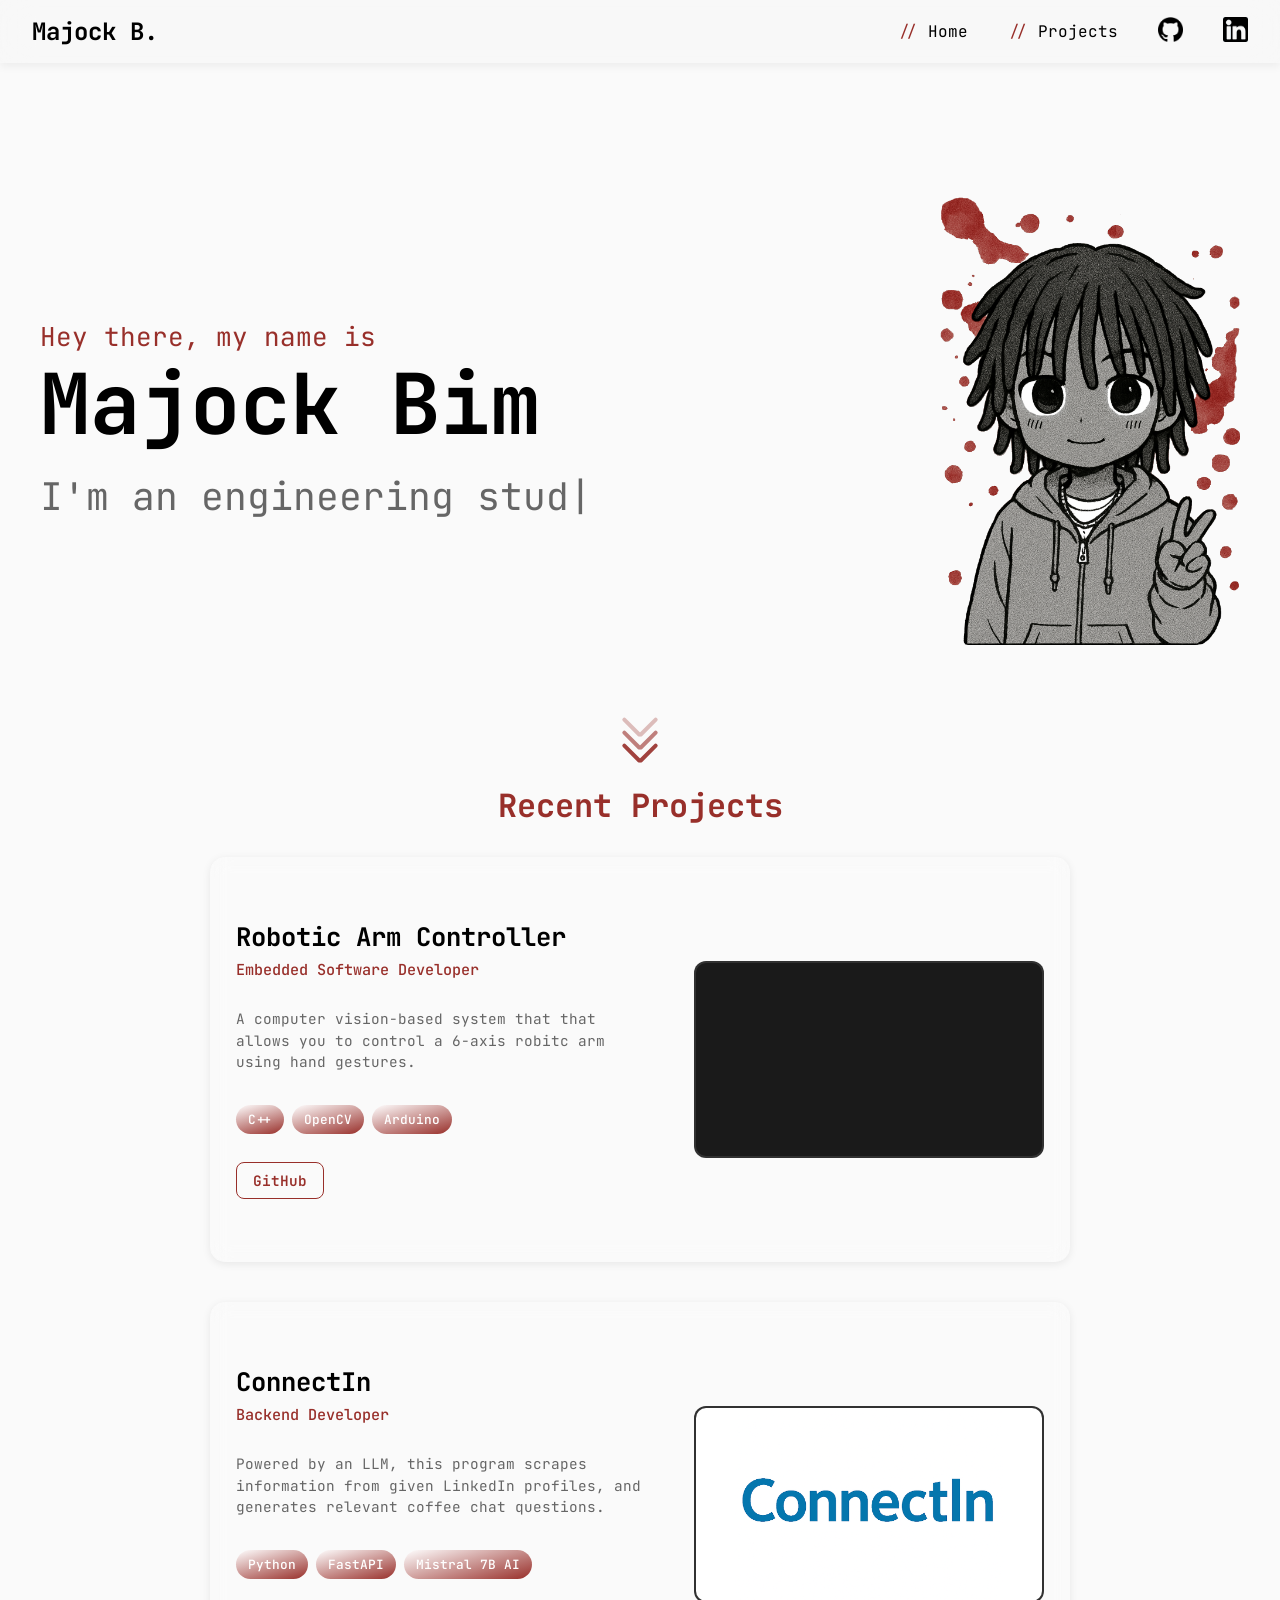
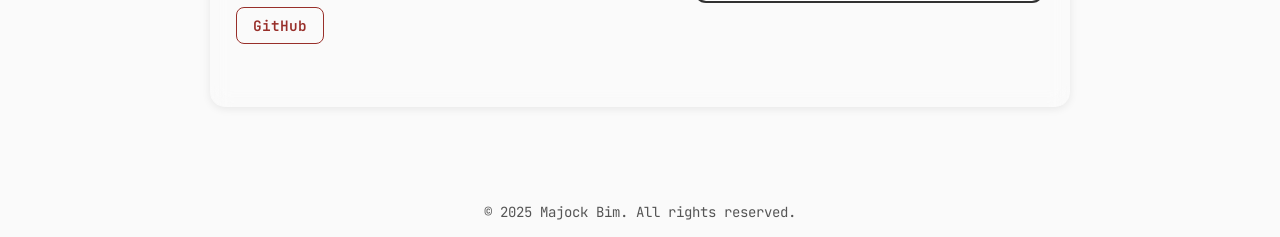
==== index.html @ 6e66101a "Various updates & fixes :) Ready for launch!" ====
<!DOCTYPE html>
<html>
  <head>
    <title>Majock Bim</title>

    <link rel="stylesheet" href="css/general.css">
    <link rel="stylesheet" href="css/header.css">
    <link rel="stylesheet" href="css/footer.css">
    <link rel="stylesheet" href="css/contact.css">
    <link rel="icon" type="image/png" href="assets/palkia_square.png" />
    <link rel="preconnect" href="https://fonts.googleapis.com">
    <link rel="preconnect" href="https://fonts.gstatic.com" crossorigin>
    <link href="https://fonts.googleapis.com/css2?family=JetBrains+Mono:wght@400;700&display=swap" rel="stylesheet">
    <script src="js/my-scripts.js" defer></script>
        
  </head>
  <body>
    <div class="header">
      <div class="header-content-left">
        <p class="header-title">Majock B.</p>
      </div>
      <div class="header-content-right">
        <p class="phome text-only">
          <a href="#heroSection"><span class="home-txt">//</span> Home</a>
        </p>
        <p class="phome-icon icon-only">
          <a href="#heroSection">
            <img src="assets/home.png" class="nav-icon" alt="Home"/>
          </a>
        </p>
        <p class="pprojects text-only">
          <a href="/#projectsSection"><span class="projects-txt">//</span> Projects</a>
        </p>
        <p class="pprojects-icon icon-only">
          <a href="/#projectsSection">
            <img src="assets/gear.png" class="nav-icon" alt="Projects"/>
          </a>
        </p>


        <p class="pcontact"><a href="https://github.com/majockbim" target="_blank"><img src="assets/git_pre.png" class="icon-image"><img></a></p>
        <p class="pcontact"><a href="https://www.linkedin.com/in/majockbim/" target="_blank"><img src="assets/linkedin_icon.png" class="icon-image"><img></a></p>
      </div>
    </div> 

    <main>
      <section class="hero-section" id="heroSection">
        <div class="hero-container">
          <div class="hero-content">
            <p class="hero-greeting"> Hey there, my name is </p> 
            <h1 class="hero-name">Majock Bim</h1>
            <p class="typewriter" id="typewriter"></p> 
            <!-- <div class="view-projects">Recent Projects</div> -->
          </div>
          <div class="hero-image">
            <div class="bg"></div>
            <img src="assets/herome.png" alt="Hero Image">
          </div>
        </div>

      </section>
    </main>
    
    <section class="animated-arrow">
      <a href="#" class="arrow-container" id="scrollArrow">
        <div class="arrow"></div>
        <div class="arrow"></div>
        <div class="arrow"></div>
      </a>
    </section>

    <section class="projects-section" id="projectsSection">
        <h1 class="section-title">Recent Projects</h1>
        
        <!-- Project 1: Robotic Arm Controller -->
        <div class="project-container">
            <div class="project-content">
                <div class="project-header">
                    <h2 class="project-title">Robotic Arm Controller</h2>
                    <p class="project-role">Embedded Software Developer</p>
                </div>
                <p class="project-description">
                  A computer vision-based system that that allows you to control a 6-axis robitc arm using hand gestures.

                </p>
                <div class="project-technologies">
                    <span class="tech-tag">C++</span>
                    <span class="tech-tag">OpenCV</span>
                    <span class="tech-tag">Arduino</span>
                </div>
                <div class="project-links">
                    <a href="https://github.com/majockbim/robotic-arm-controller" target="_blank" class="project-link">GitHub</a>
                </div>
            </div>
            <div class="project-video">
              <video autoplay loop muted playsinline id="background-video">
                <source src="assets/robot-hand-gesture-demo.mp4" type="video/mp4">
                Your browser does not support the video tag.
              </video>
            </div>
        </div>

        <!-- Project 2: ConnectIn -->
        <div class="project-container">
            <div class="project-content">
                <div class="project-header">
                    <h2 class="project-title">ConnectIn</h2>
                    <p class="project-role">Backend Developer</p>
                </div>
                <p class="project-description">
                  Powered by an LLM, this program scrapes information from given LinkedIn profiles, and
                  generates relevant coffee chat questions.
                </p>
                <div class="project-technologies">
                    <span class="tech-tag">Python</span>
                    <span class="tech-tag">FastAPI</span>
                    <span class="tech-tag">Mistral 7B AI</span>

                </div>
                <div class="project-links">
                    <a href="https://github.com/majockbim/connectin" target="_blank" class="project-link">GitHub</a>
                </div>
            </div>
            <div class="project-video">
                <img src="assets/connectin_updated.png" alt="dj toenail">
            </div>
        </div>
    </section>

    <section class="footer">
      <p class="footer-text">© 2025 Majock Bim. All rights reserved.</p>
    </section>

  </body>
</html>
---- css/general.css ----
body {
    background-color: #fafafa;
    /* #fafafa, dark grey ->  #9d9f98 dark red -> 982f2a light red ->*/
    margin: 0;
    padding: 0;
    font-family: 'JetBrains Mono', monospace;

}

.header {
    display: flex;
    justify-content: space-between;
    align-items: center;
    padding: 1rem 2rem;
    background-color: #f6f6f6;
}

.header-content-right {
    display: flex;
    gap: 2rem;
}

p {
    color: black;
    font-family: 'JetBrains Mono', monospace;
    display: inline-block;
    margin: 0;

}

.home-txt,
.projects-txt,
.contact-txt {
    color: #982f2a;
}

.hero-section {
    min-height: 80vh;
    display: flex;
    align-items: center;
    padding: 2rem;
}

.hero-container {
    display: flex;
    align-items: center;
    gap: 3rem;
    max-width: 1200px;
    margin: 0 auto;
    width: 100%;

    /* remove 'Recent Projects' from main view */
    margin-top: 120px;
}

.hero-content {
    flex: 1;
}

/* Hero Text Styles */
.hero-greeting {
font-size: 26px;
color: #982f2a;
margin-bottom: 0;
font-weight: normal;
}

.hero-name {
font-size: 84px;
color: black;
font-weight: bold;
margin: 0 0 1rem 0;
line-height: 1.2;
font-family: 'JetBrains Mono', monospace;

}

.typewriter {
font-size: 38px;
color: #666666;
margin: 0;
min-height: 1.5rem;
}

.hero-image {
    flex: 0 0 auto;
    --angle: 0deg;
    --offsetX: 0%;
    --offsetY: 0%;
    transform: rotate(var(--angle));
    transition: transform .09s;
    position: relative;
    width: 300px; /* Define container size */
    height: auto;
}

.hero-image .bg {
    background: radial-gradient(circle at center, #982f2a 0%, #9d9f98 70%, transparent 100%);
    -webkit-mask-image: url("assets/herome.png");
    -webkit-mask-size: contain;
    -webkit-mask-repeat: no-repeat;
    -webkit-mask-position: center;
    mask-image: url("assets/herome.png");
    mask-size: contain;
    mask-repeat: no-repeat;
    mask-position: center;
    position: absolute;
    inset: 0;
    transform: translate(var(--offsetX), var(--offsetY));
    transition: transform .09s;
    z-index: -1;
}

.hero-image img {
    position: relative;
    width: 300px;
    height: auto;
    border-radius: 8px;
    display: block;
}

/* Typewriter cursor effect */
.typewriter::after {
content: '|';
animation: blink 1s infinite;
}

@keyframes blink {
    0%, 50% { opacity: 1; }
    51%, 100% { opacity: 0; }
}


/* needs to get centered between my name
.view-projects {
    padding: 0.2rem .8rem;
    background-color: #f6f6f6;
    color: #982f2a;
    border: 2px solid #666666;
    border-radius: 4px;
    text-decoration: none;
    width: 164px; /* Adjust this value as needed
    font-weight: bold;
    font-family: 'sfmono', monospace;
    text-align: center;
    margin-left: 156px;
    margin-top: 20px;
}
*/

.arrow-container {
    display: block;
    width: 100px;
    height: 64px;
    position: absolute;
    bottom: 20px;
    left: 50%;
    transform: translateX(-50%) rotateZ(0deg);
    text-decoration: none;
    z-index: 10;
}

.arrow-container.scrolled {
    cursor: pointer;
}

.arrow-container.scrolled .arrow {
    top: 50%;
}

.arrow-container.scrolled .arrow:before {
    transform: translate(-50%, -50%) rotateZ(-30deg);
}

.arrow-container.scrolled .arrow:after {
    transform: translate(-50%, -50%) rotateZ(30deg);
}

.arrow {
    position: absolute;
    left: 50%;
    transition: all 0.4s ease;
}

.arrow:before,
.arrow:after {
    transition: all 0.4s ease;
    content: '';
    display: block;
    position: absolute;
    transform-origin: bottom right;
    background: #982f2a;
    width: 4px;
    height: 25px;
    border-radius: 10px;
    transform: translate(-50%, -50%) rotateZ(-45deg);
}

.arrow:after {
    transform-origin: bottom left;
    transform: translate(-50%, -50%) rotateZ(45deg);
}

/* Individual arrow positioning and opacity */
.arrow:nth-child(1) {
    opacity: 0.3;
    top: 35%;
}

.arrow:nth-child(2) {
    opacity: 0.6;
    top: 55%;
}

.arrow:nth-child(3) {
    opacity: 0.9;
    top: 75%;
}

.projects-section {
        padding: 40px 20px;
        max-width: 900px;
        padding-top: 0;
        margin: 0 auto;
    }

.section-title {
    font-size: 2.0rem;
    font-weight: 700;
    text-align: center;
    margin-bottom: 30px;
    background: #982f2a;  
    -webkit-background-clip: text;
    -webkit-text-fill-color: transparent;
    background-clip: text;
}

.project-container {
    box-shadow: 0 2px 8px rgba(0,0,0,0.08);
    display: flex;
    align-items: center;
    gap: 40px;
    margin-bottom: 40px;
    padding: 25px;
    background: rgba(255, 255, 255, 0.05);
    backdrop-filter: blur(10px);
    border-radius: 15px;
    border: 1px solid rgba(255, 255, 255, 0.1);
    transition: all 0.3s ease;
    height: 45vh;
    min-height: 300px;
    overflow: hidden;
}

@media (max-height: 700px) {
    .project-container {
        gap: 20px;
    }
}

@media (max-height: 600px) {
    .project-container {
        flex-direction: column;
        gap: 15px;
        text-align: center;
        height: auto;
        min-height: auto;
        padding: 20px;
    }

    .project-video {
        flex: none;
        width: 100%;
        max-width: 300px;
        height: 169px;
    }

    .project-title {
        font-size: 1.4rem;
    }

    .project-description {
        font-size: 0.85rem;
    }
}

@media (max-height: 500px) {
    .project-container {
        padding: 15px;
        gap: 10px;
    }

    .project-title {
        font-size: 1.2rem;
        margin-bottom: 3px;
    }

    .project-role {
        font-size: 0.85rem;
        margin-bottom: 8px;
    }

    .project-description {
        font-size: 0.8rem;
        margin-bottom: 8px;
    }

    .project-technologies {
        gap: 6px;
        margin-bottom: 10px;
    }

    .tech-tag {
        padding: 4px 8px;
        font-size: 0.75rem;
    }

    .project-video {
        max-width: 250px;
        height: 141px;
    }
}

.project-container:hover {
    transform: translateY(-5px);
    background: rgba(255, 255, 255, 0.08);
    box-shadow: 0 20px 40px rgba(0, 0, 0, 0.3);
}

.project-content {
    flex: 1;
    display: flex;
    flex-direction: column;
    gap: 20px;
}

.project-title {
    font-size: 1.6rem;
    font-weight: 700;
    color: black;
    margin-bottom: 5px;
}

.project-role {
    font-size: 0.95rem;
    color: #982f2a;    
    font-weight: 500;
    margin-bottom: 8px;
}

.project-description {
    font-size: 0.9rem;
    color: #666666;
    line-height: 1.5;
    margin-bottom: 12px;
}

.project-technologies {
    display: flex;
    flex-wrap: wrap;
    gap: 8px;
    margin-bottom: 8px;
}

.tech-tag {
    background: linear-gradient(164deg, white, #982f2a);
    color: white;
    padding: 6px 12px;
    border-radius: 15px;
    font-size: 0.8rem;
    font-weight: 500;
}

.project-links {
    display: flex;
    gap: 12px;
}

.project-link {
    display: inline-flex;
    align-items: center;
    padding: 8px 16px;
    background: transparent;
    border: 1.167px solid #982f2a;
    color: #982f2a;
    text-decoration: none;
    border-radius: 8px;
    font-weight: 600;
    font-size: 0.9rem;
    transition: all 0.3s ease;
}

.project-link:hover {
    background: #fafafa;
    color: #982f2a;
    transform: translateY(-1px);
    box-shadow: 0 5px 10px rgba(0, 0, 0, 0.3);
}

.project-video {
    flex: 0 0 350px;
    height: 197px; /* 16:9 aspect ratio for 350px width */
    position: relative;
    border-radius: 12px;
    overflow: hidden;
    background: #1a1a1a;
    border: 2px solid rgba(255, 255, 255, 0.1);
}

.project-video img,
.project-video video {
    width: 100%;
    height: 100%;
    object-fit: cover;
    transition: transform 0.3s ease;
}

.project-container:hover .project-video img,
.project-container:hover .project-video video {
    transform: scale(1.05);
}

.video-overlay {
    position: absolute;
    top: 50%;
    left: 50%;
    transform: translate(-50%, -50%);
    background: rgba(0, 0, 0, 0.7);
    border-radius: 50%;
    width: 45px;
    height: 45px;
    display: flex;
    align-items: center;
    justify-content: center;
    cursor: pointer;
    transition: all 0.3s ease;
}

.video-overlay:hover {
    background: rgba(102, 126, 234, 0.8);
    transform: translate(-50%, -50%) scale(1.1);
}

.play-icon {
    width: 0;
    height: 0;
    border-left: 15px solid white;
    border-top: 9px solid transparent;
    border-bottom: 9px solid transparent;
    margin-left: 3px;
}

@media (max-width: 968px) {
    .project-container {
        flex-direction: column;
        gap: 20px;
        text-align: center;
        height: auto;
        min-height: auto;
    }

    .project-video {
        flex: none;
        width: 100%;
        max-width: 400px;
        height: 225px;
    }

    .section-title {
        font-size: 2rem;
    }

    .project-title {
        font-size: 1.6rem;
    }
}

@media (max-width: 768px) {
    .projects-section {
        padding: 0 15px;
    }

    .project-container {
        padding: 20px;
        margin-bottom: 30px;
    }

    .section-title {
        font-size: 1.8rem;
        margin-bottom: 25px;
    }

    .project-title {
        font-size: 1.4rem;
    }

    .project-video {
        max-width: 300px;
        height: 169px;
    }
}

/* Remove margin-top and use flex or padding for spacing if needed */
.animated-arrow {
    position: relative;
    height: 64px;
    display: flex;
    align-items: center;
    justify-content: center;
}

.phome, .pprojects, .pcontact {
    cursor: pointer;
}

html {
    scroll-behavior: smooth;
}

a {
    color: inherit;
    text-decoration: none;
    cursor: pointer;
}

.icon-image {
    width: 25px;
    height: 25px;
}

@media (max-width: 768px) {
    
    /* Target the main div containing the image */
    .hero-image {
        display: none !important; /* Hides the entire div and its contents */
    }
}

#background-video {
    /* Optional: Sets the video to cover the entire screen */
    width: 100%;
    height: 100%;
    object-fit: cover;
    
    /* CRUCIAL: Prevents user clicks/gestures from interacting with the video */
    pointer-events: none; 
    
    /* Prevents the browser's default right-click menu (save video, etc.) */
    user-select: none;
}
---- css/header.css ----
.header {
    background-color: rgb(246, 246, 246, 0.5);
    backdrop-filter: blur(16px);
    display: flex;
    position: fixed;
    top: 0;
    left: 0;
    width: 100%;
    z-index: 1000;
    flex-direction: row;
    box-shadow: 0 4px 8px rgba(0, 0, 0, 0.05);
    padding: 2 4vw;
}

.header-title {
    font-weight: bold;
    font-size: 24px;
}

.header-content-left {
    display: flex;
    justify-content: flex-start;
    align-items: center;
    width: 100%;
}

.header-content-right p {
    margin: 0;
}

.header-content-right {
    display: flex;
    justify-content: flex-end;
    align-items: center;
    width: 100%;
    gap: 40px;
}

::-webkit-scrollbar {
    display: none; /* Chrome, Edge */
}

.container::-webkit-scrollbar { 
    display: none;  /* Safari, Chromium */
}

.text-only {
    display: block; 
}

/* Hide the new icon links on large screens */
.icon-only {
    display: none; 
}

.nav-icon {
    width: 25px;
    height: 25px;
    vertical-align: middle;
}

@media (max-width: 624px) {
    
    /* 1. HIDE the text links ("Home" and "Projects") */
    .text-only {
        display: none; 
    }

    /* 2. SHOW the new icon links (House and Gear) */
    .icon-only {
        display: block; 
    }
    
    /* Optional: Adjust existing icon sizes for consistency */
    .icon-image { /* Targets Github/LinkedIn */
        width: 24px;
        height: 24px;
    }
    
    .header-content-right {
        gap: 20px; /* Reduces space between elements */
    }
    
}
---- css/footer.css ----
.footer {
    height: 50px;
    position: relative;
    bottom: 0;
    width: 100%;
    background: #fafafa;
    display: flex;
    align-items: center;
    justify-content: center;
    z-index: 1000; /* Brings footer to front */
}

.footer-text {
    color: #555;
    padding: 0;
    margin: 0;
    text-align: center;
    font-size: 14px;
}
---- css/contact.css ----
* {
    margin: 0;
    padding: 0;
    box-sizing: border-box;
}

.contact-section {
    height: 25vh;
    display: flex;
    flex-direction: column;
    justify-content: center;
    align-items: center;
    color: black;
}

.contact-title {
    font-size: 2.5rem;
    font-weight: 300;
    margin-bottom: 2rem;
    letter-spacing: 2px;
    text-transform: uppercase;
}
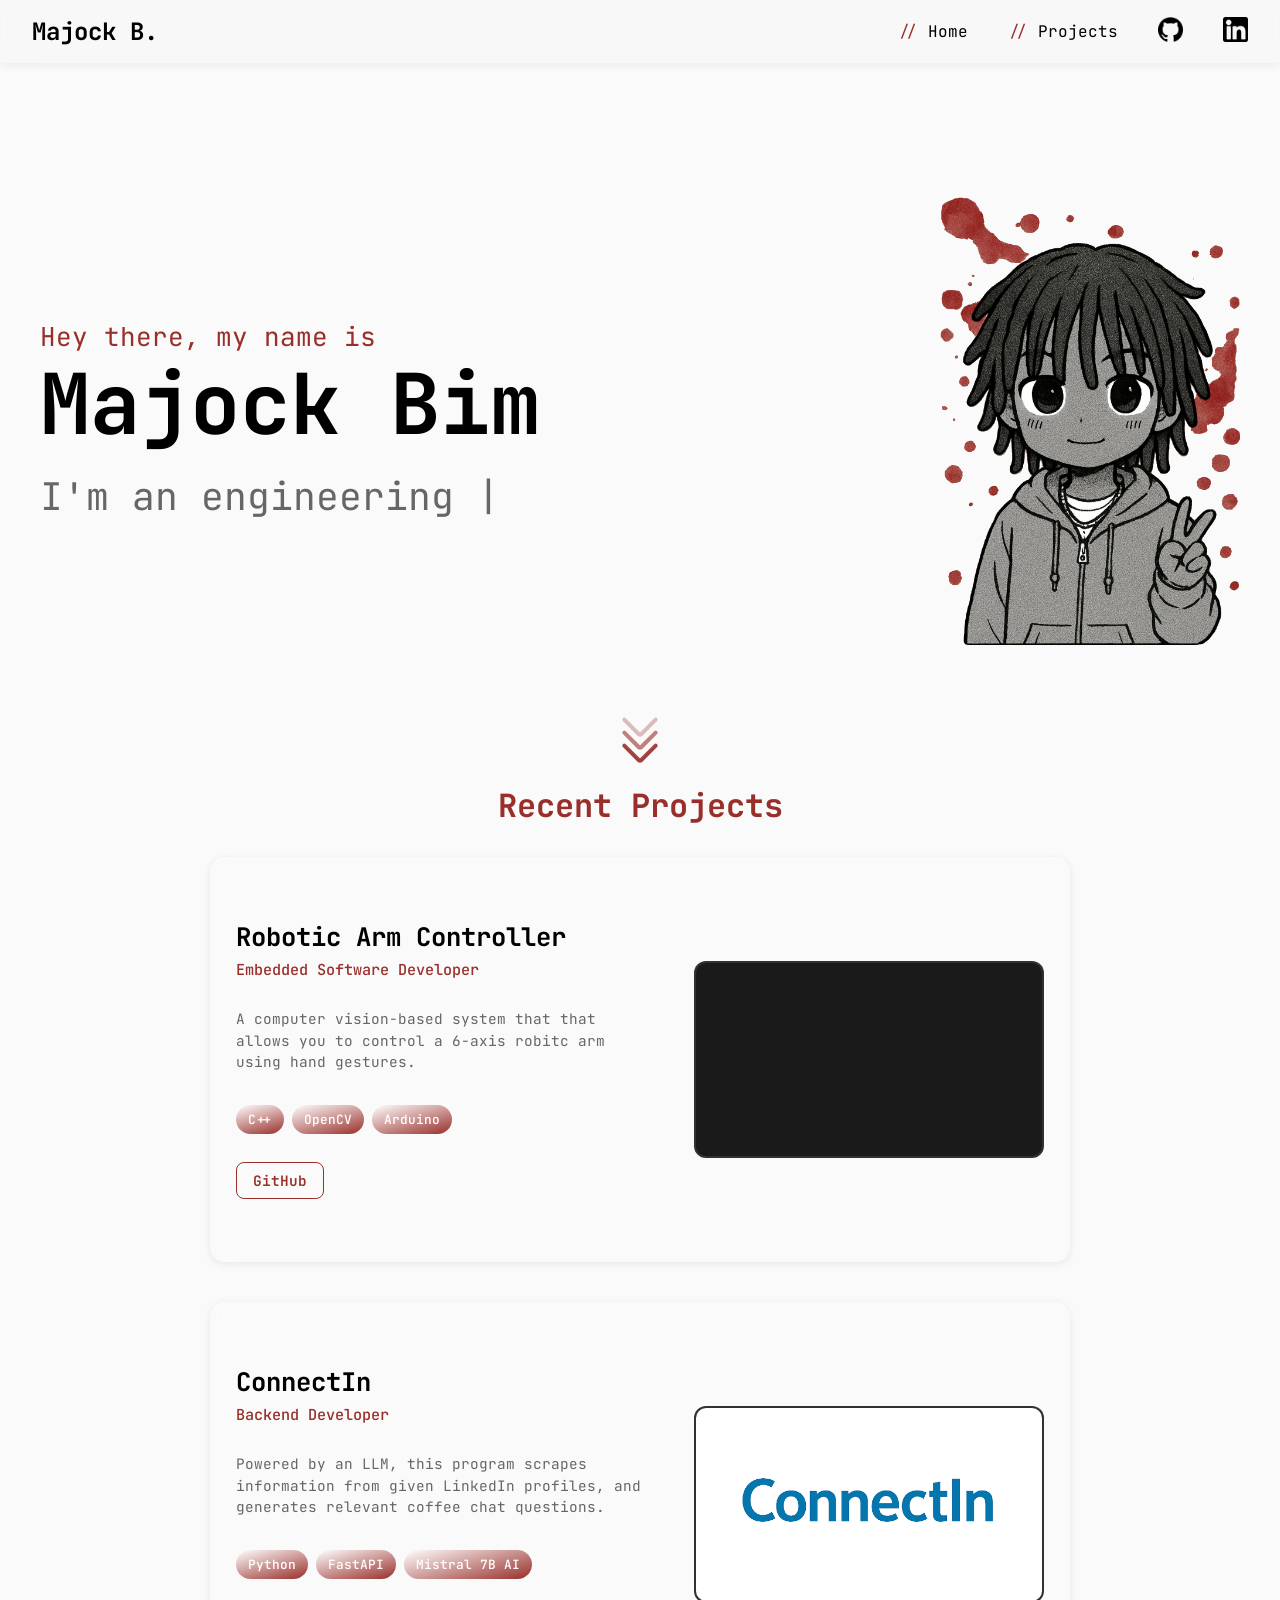
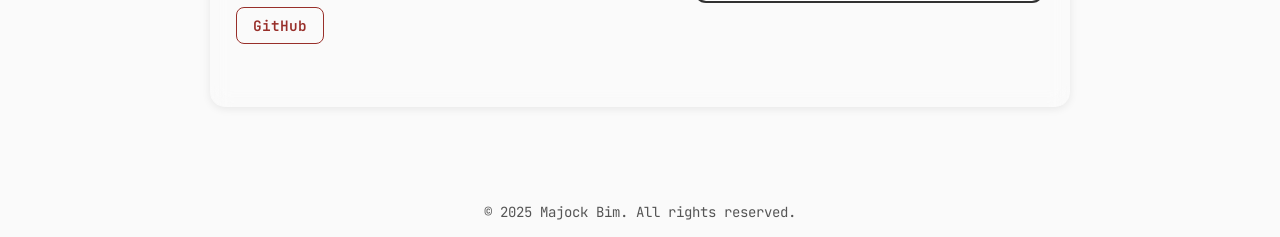
==== commit 7306f77a: "google tag, for spying" ====
--- a/index.html
+++ b/index.html
@@ -1,6 +1,16 @@
 <!DOCTYPE html>
 <html>
   <head>
+      <!-- Google tag (gtag.js) -->
+  <script async src="https://www.googletagmanager.com/gtag/js?id=G-PPGDVNTXM2"></script>
+  <script>
+    window.dataLayer = window.dataLayer || [];
+    function gtag(){dataLayer.push(arguments);}
+    gtag('js', new Date());
+
+    gtag('config', 'G-PPGDVNTXM2');
+  </script>
+
     <title>Majock Bim</title>
 
     <link rel="stylesheet" href="css/general.css">
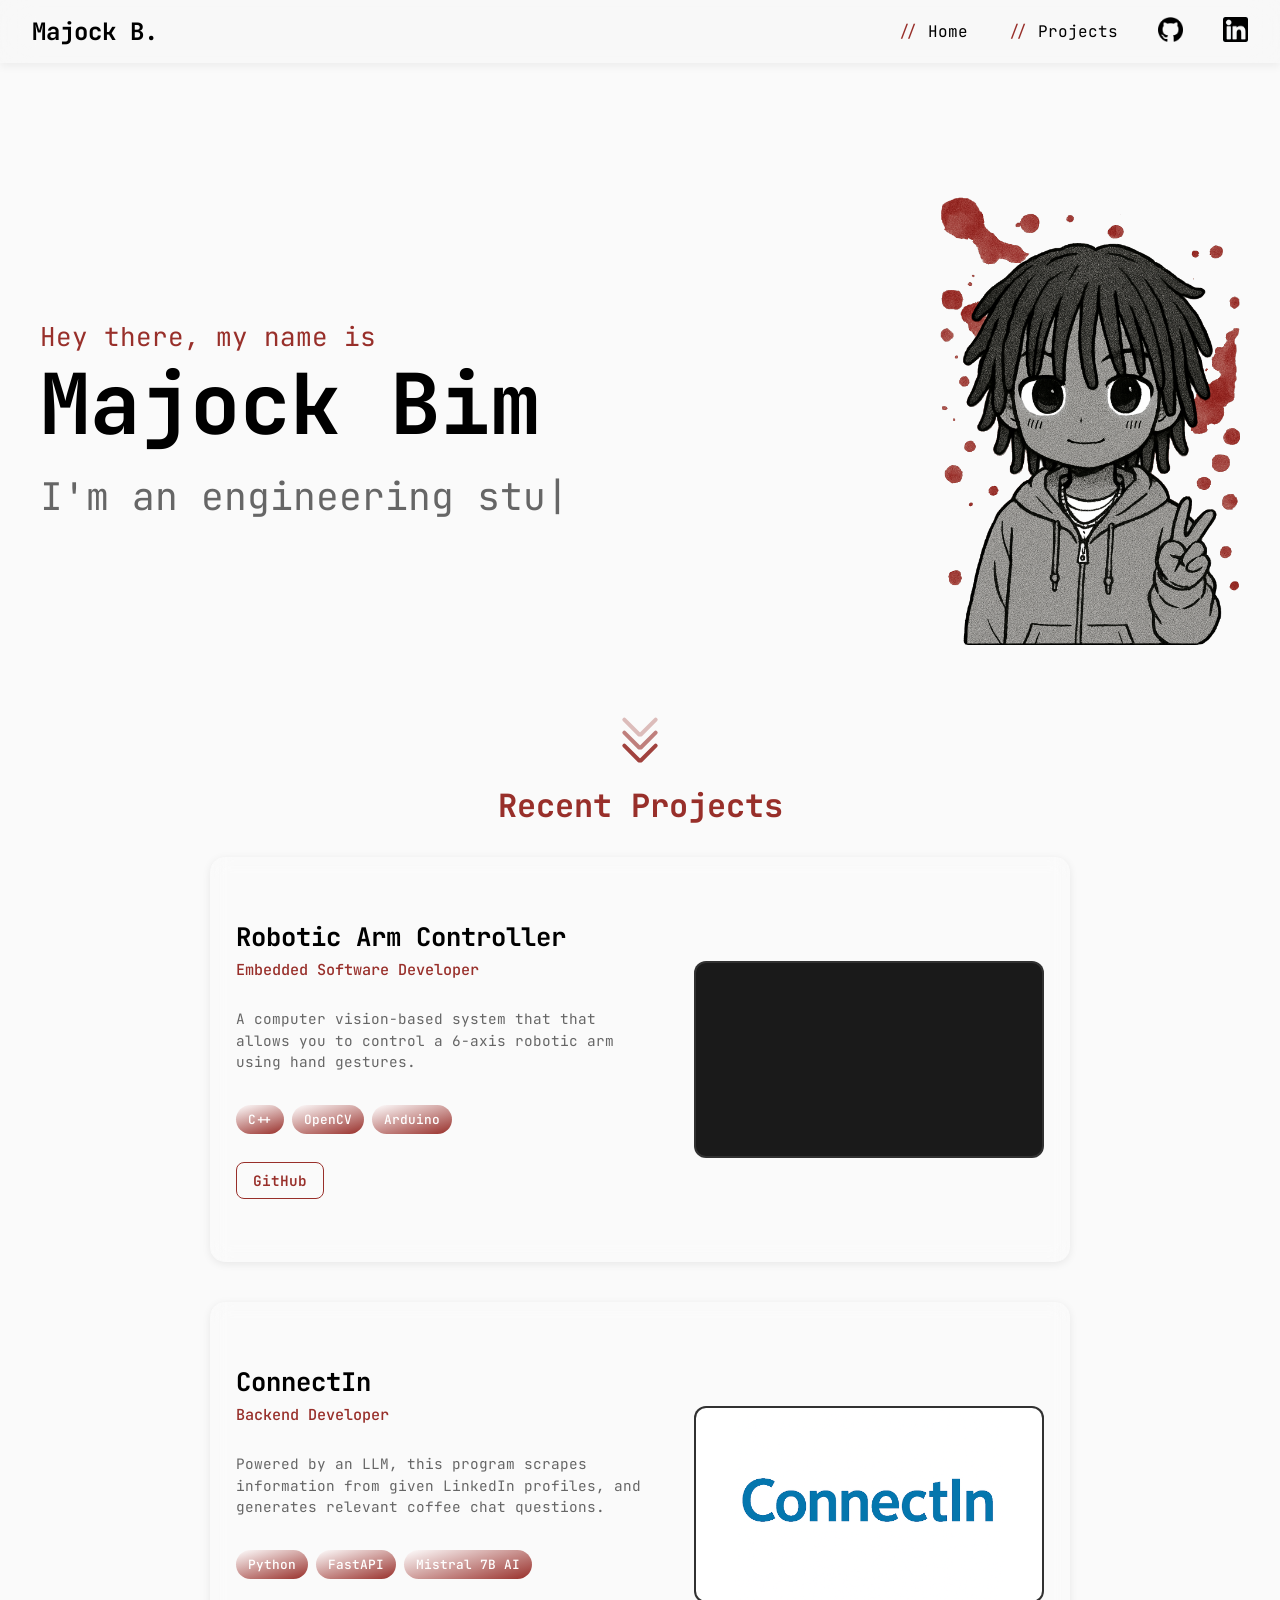
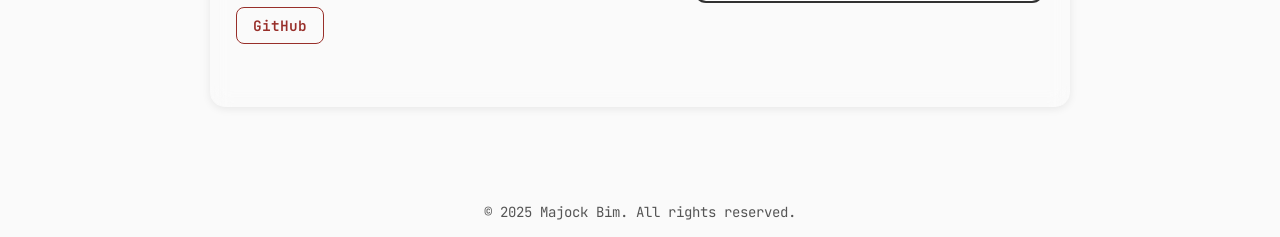
==== commit 24cf2636: "fix minor issue" ====
--- a/index.html
+++ b/index.html
@@ -90,7 +90,7 @@
                     <p class="project-role">Embedded Software Developer</p>
                 </div>
                 <p class="project-description">
-                  A computer vision-based system that that allows you to control a 6-axis robitc arm using hand gestures.
+                  A computer vision-based system that that allows you to control a 6-axis robotic arm using hand gestures.
 
                 </p>
                 <div class="project-technologies">
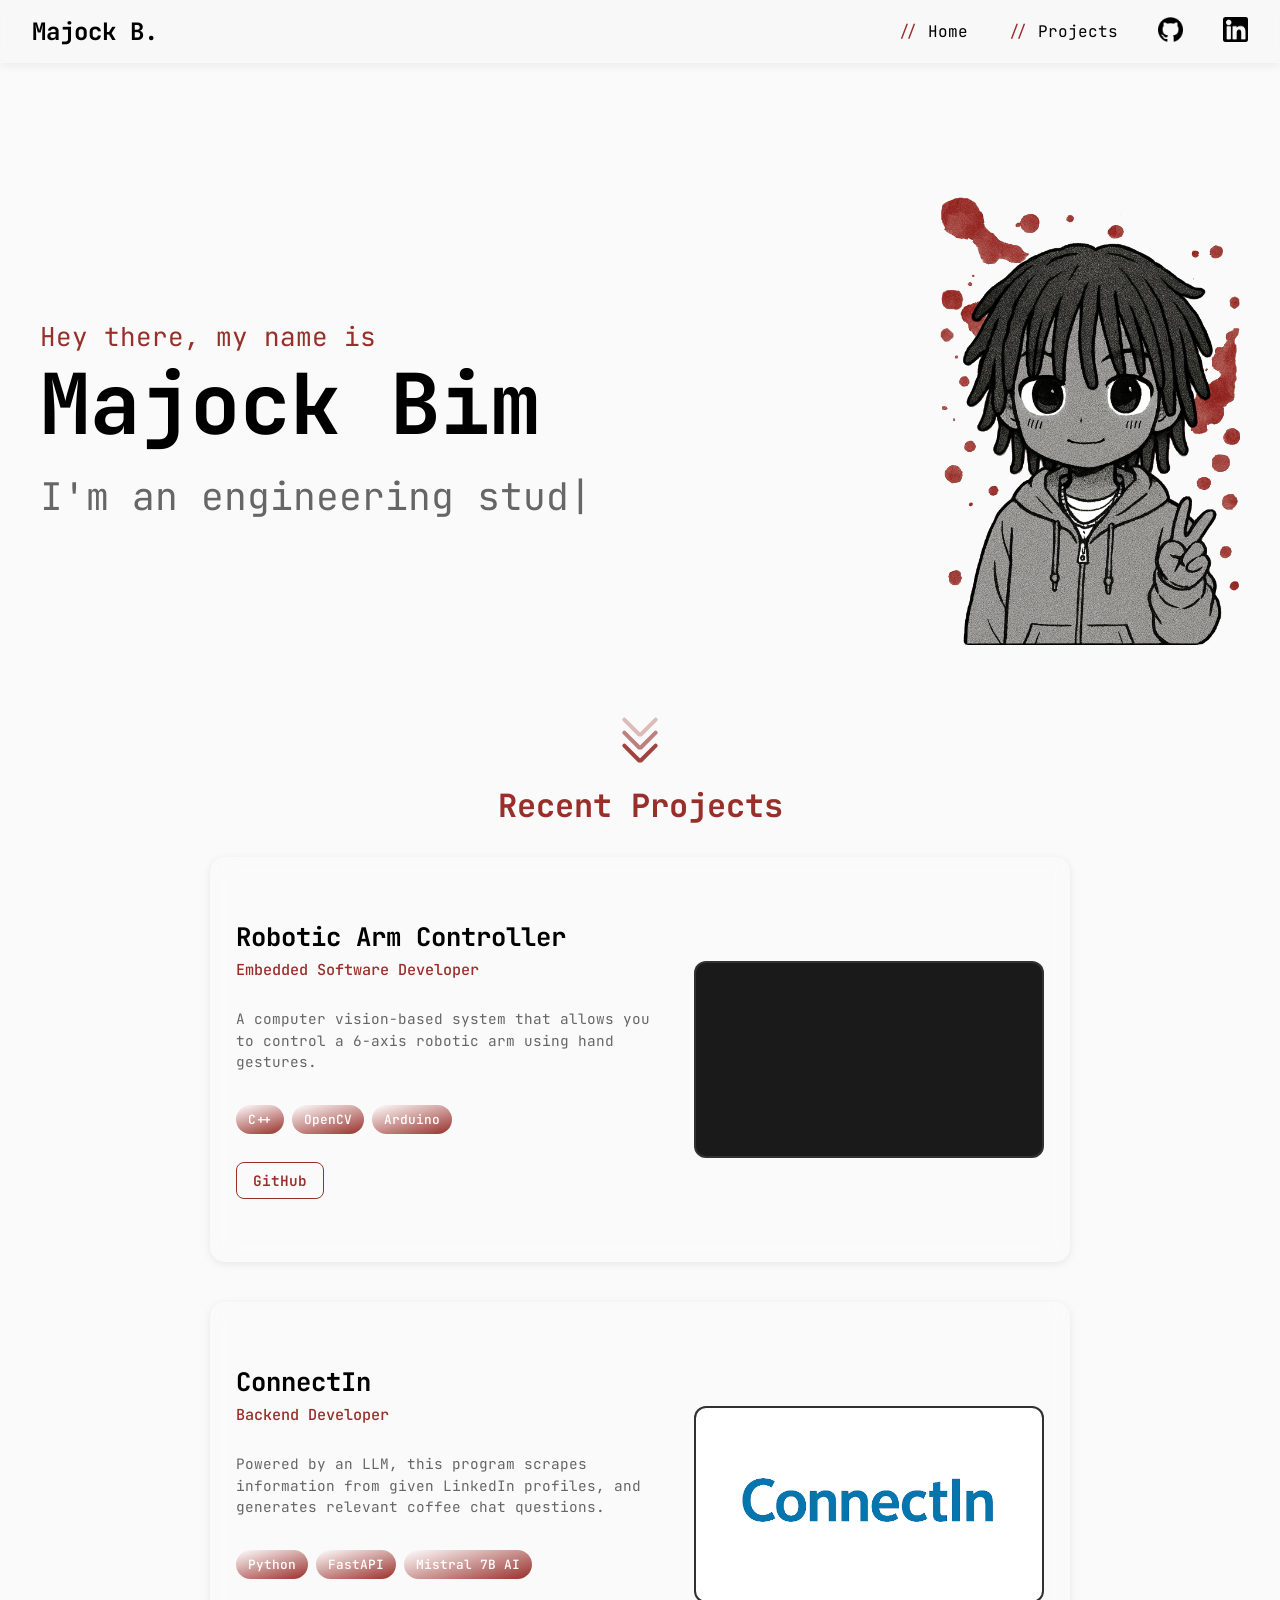
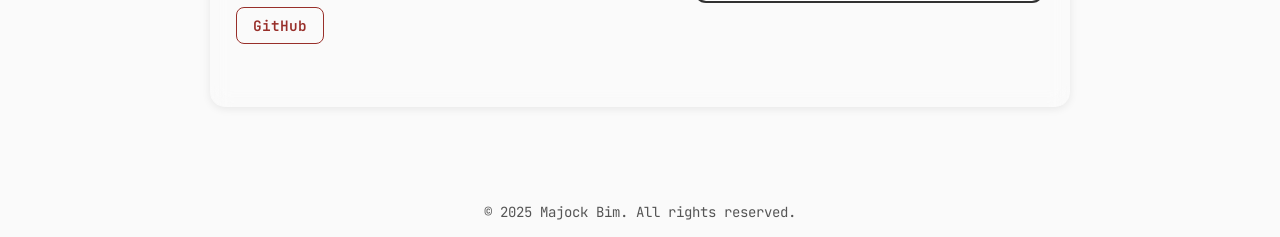
==== commit 41513404: "fix minor issue (2)" ====
--- a/index.html
+++ b/index.html
@@ -90,7 +90,7 @@
                     <p class="project-role">Embedded Software Developer</p>
                 </div>
                 <p class="project-description">
-                  A computer vision-based system that that allows you to control a 6-axis robotic arm using hand gestures.
+                  A computer vision-based system that allows you to control a 6-axis robotic arm using hand gestures.
 
                 </p>
                 <div class="project-technologies">
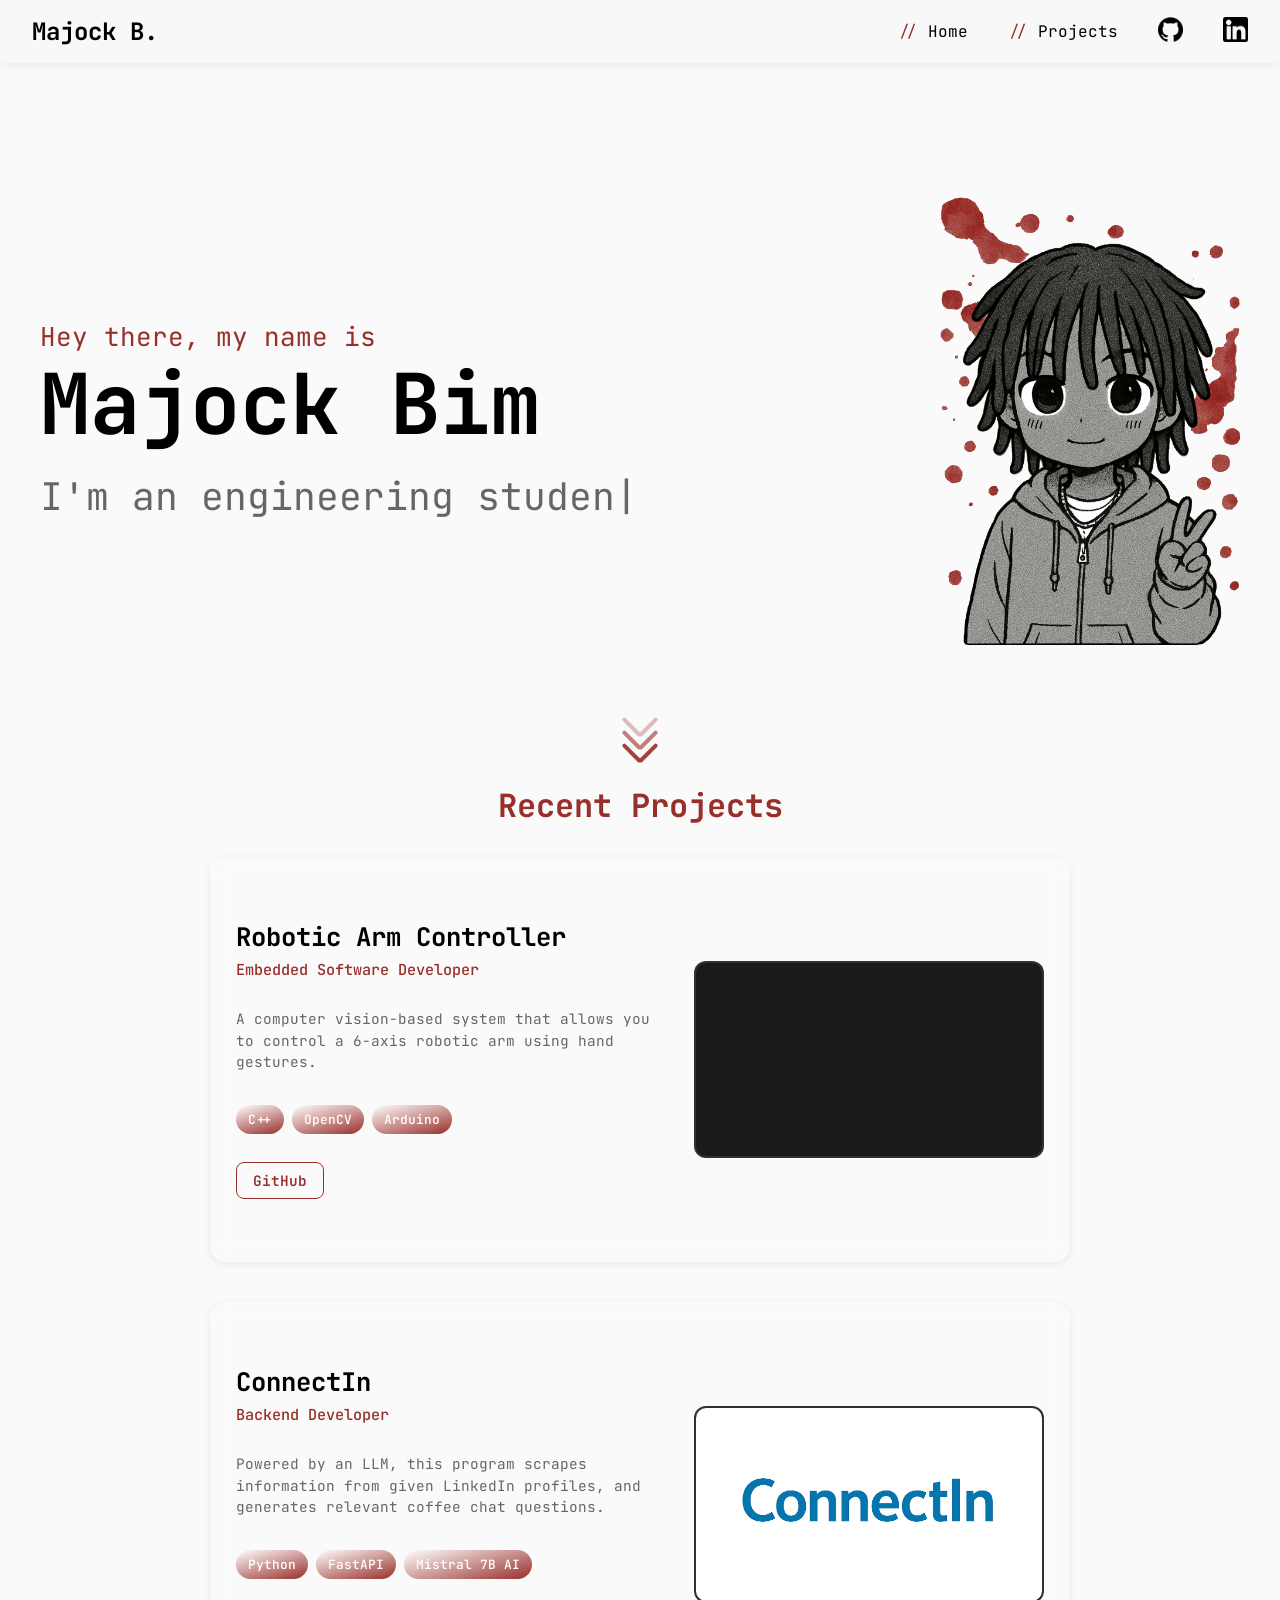
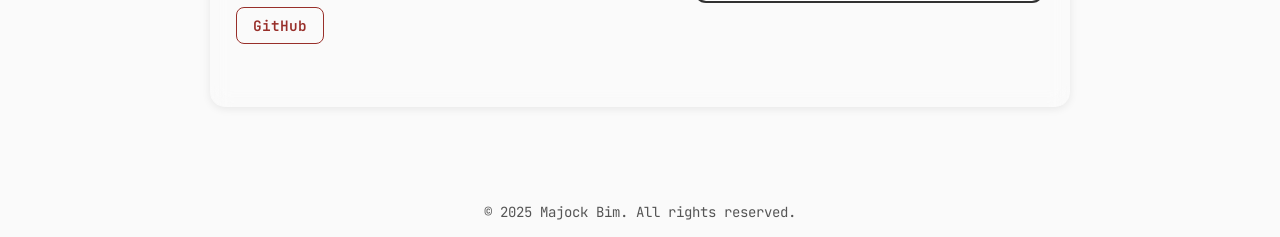
==== commit 5387f13f: "fix url issue" ====
--- a/index.html
+++ b/index.html
@@ -39,7 +39,7 @@
           </a>
         </p>
         <p class="pprojects text-only">
-          <a href="/#projectsSection"><span class="projects-txt">//</span> Projects</a>
+          <a href="#projectsSection"><span class="projects-txt">//</span> Projects</a>
         </p>
         <p class="pprojects-icon icon-only">
           <a href="/#projectsSection">
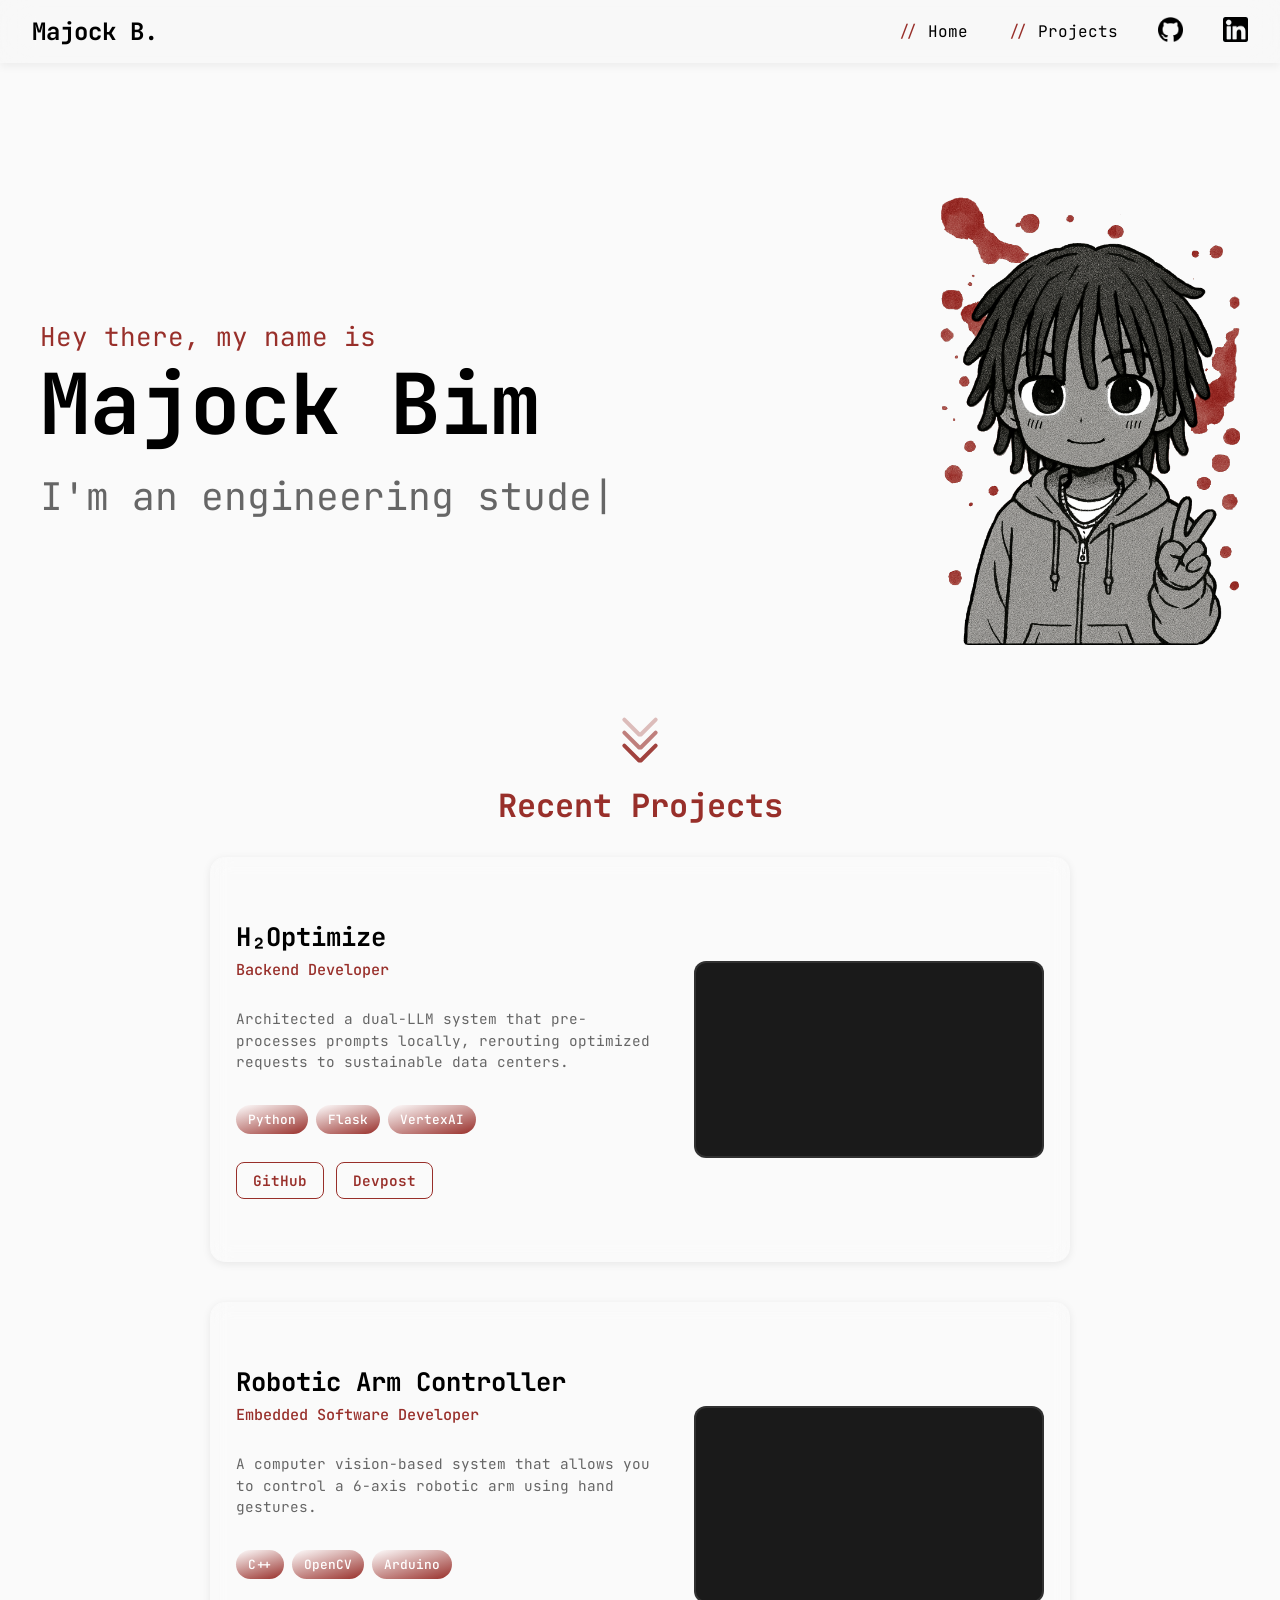
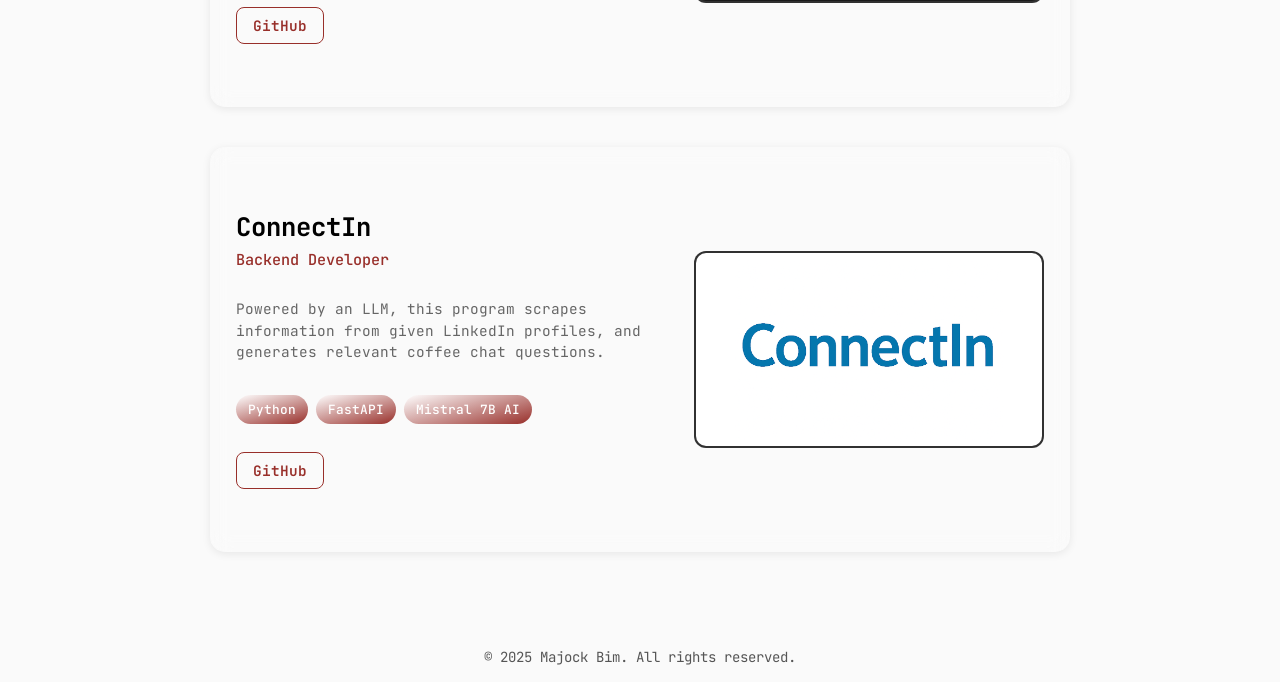
==== commit 9a94172c: "Add new project!" ====
--- a/index.html
+++ b/index.html
@@ -81,8 +81,36 @@
 
     <section class="projects-section" id="projectsSection">
         <h1 class="section-title">Recent Projects</h1>
+
+        <!-- Project 1: H2OPTIMIZE -->
+        <div class="project-container">
+            <div class="project-content">
+                <div class="project-header">
+                    <h2 class="project-title">H₂Optimize</h2>
+                    <p class="project-role">Backend Developer</p>
+                </div>
+                <p class="project-description">
+                  Architected a dual-LLM system that pre-processes prompts locally, rerouting optimized requests to sustainable data centers.
+                </p>
+                <div class="project-technologies">
+                    <span class="tech-tag">Python</span>
+                    <span class="tech-tag">Flask</span>
+                    <span class="tech-tag">VertexAI</span>
+                </div>
+                <div class="project-links">
+                    <a href="https://github.com/majockbim/H2Optimize" target="_blank" class="project-link">GitHub</a>
+                    <a href="https://devpost.com/software/h2optimize" target="_blank" class="project-link">Devpost</a>
+                </div>
+            </div>
+            <div class="project-video">
+              <video autoplay loop muted playsinline id="background-video">
+                <source src="assets/H2Optimize_Demo.mp4" type="video/mp4">
+                Your browser does not support the video tag.
+              </video>
+            </div>
+        </div>
         
-        <!-- Project 1: Robotic Arm Controller -->
+        <!-- Project 2: Robotic Arm Controller -->
         <div class="project-container">
             <div class="project-content">
                 <div class="project-header">
@@ -110,7 +138,7 @@
             </div>
         </div>
 
-        <!-- Project 2: ConnectIn -->
+        <!-- Project 3: ConnectIn -->
         <div class="project-container">
             <div class="project-content">
                 <div class="project-header">
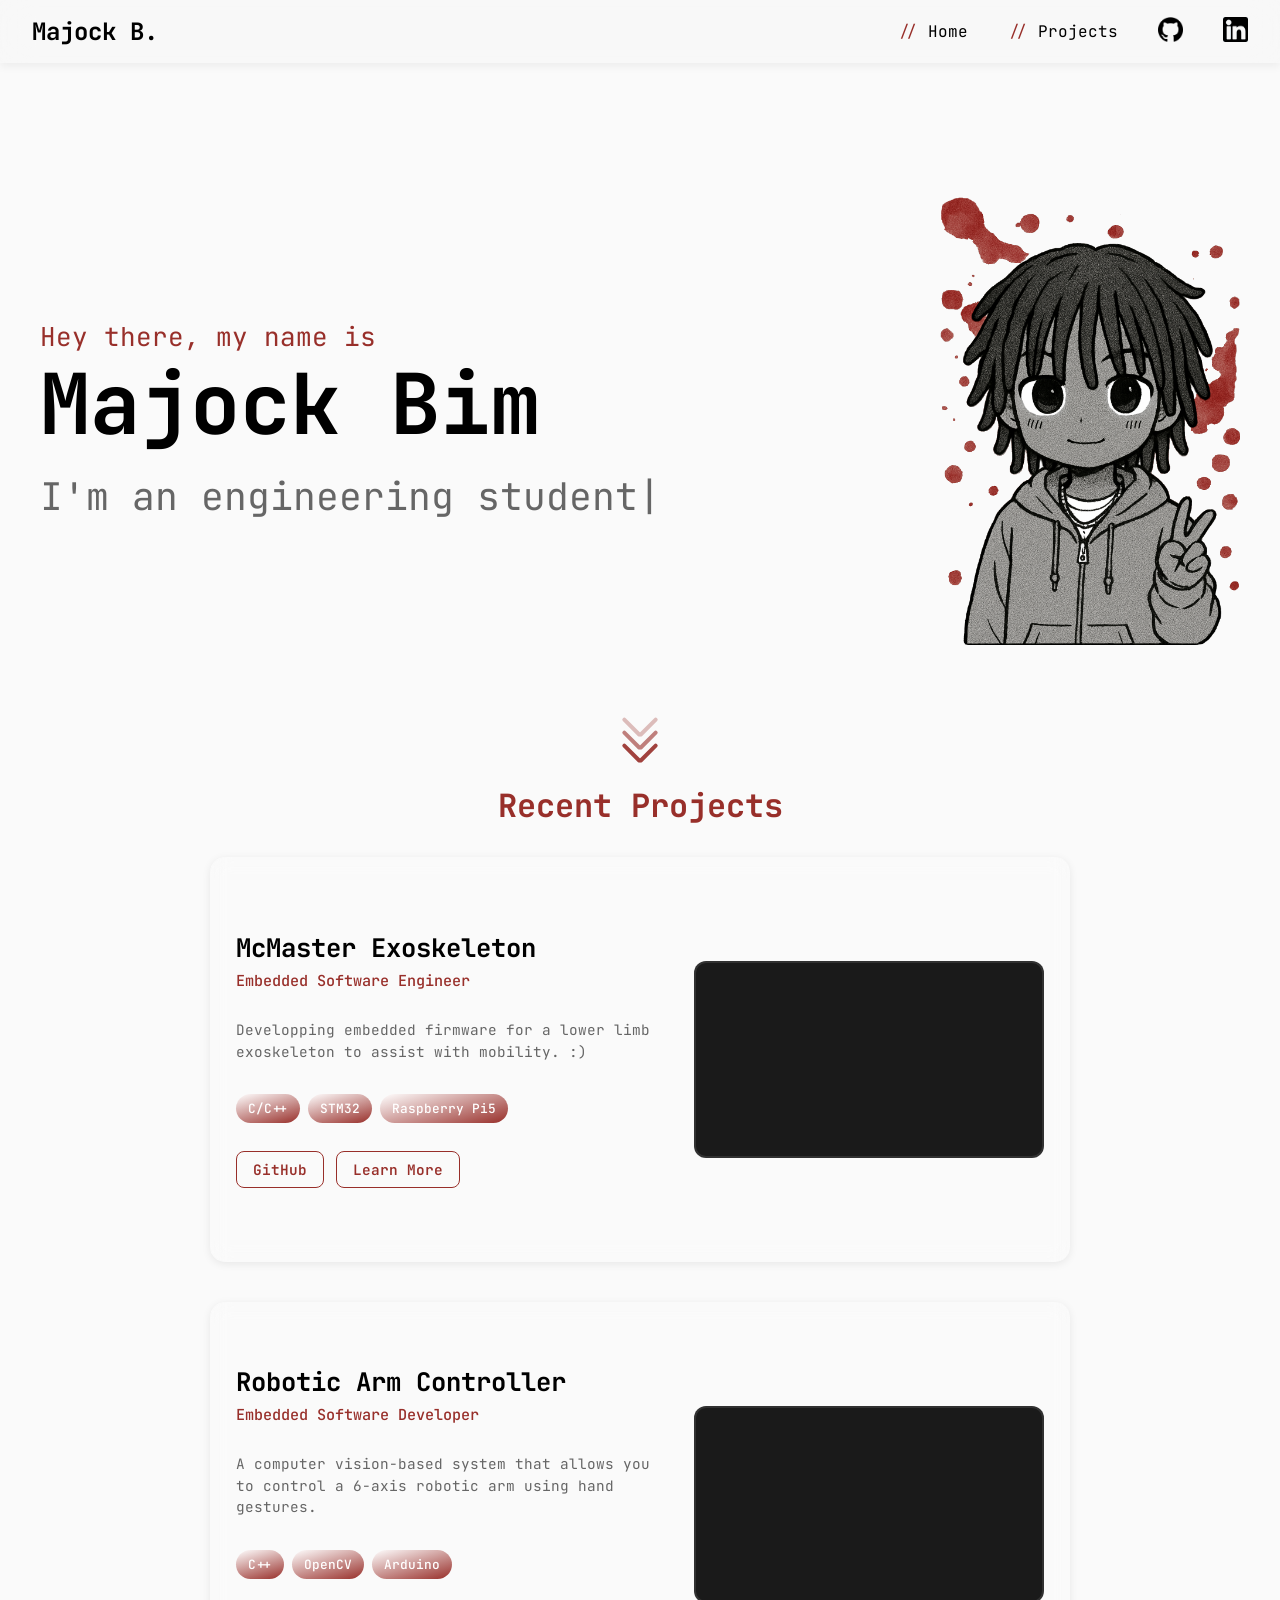
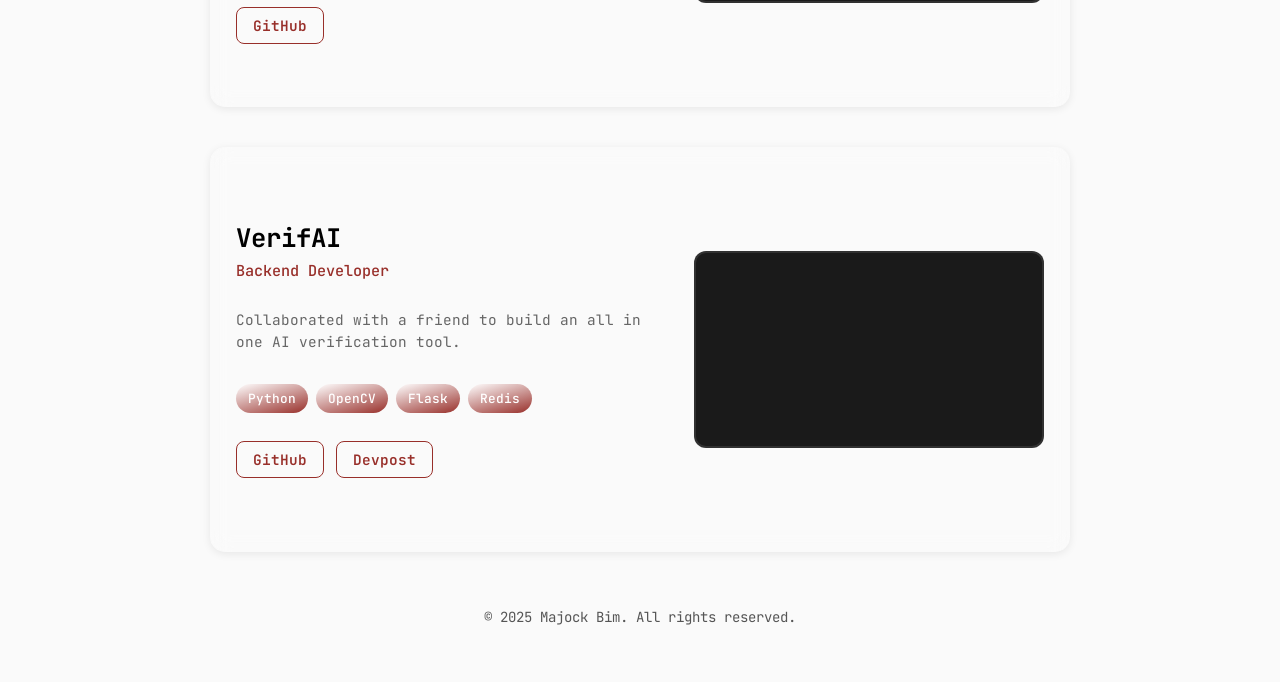
==== commit 486a97cf: "Update current projects" ====
--- a/index.html
+++ b/index.html
@@ -82,35 +82,37 @@
     <section class="projects-section" id="projectsSection">
         <h1 class="section-title">Recent Projects</h1>
 
-        <!-- Project 1: H2OPTIMIZE -->
+        <!-- Currently 1: exo (Make currently section, as per issue #6)-->
         <div class="project-container">
             <div class="project-content">
                 <div class="project-header">
-                    <h2 class="project-title">H₂Optimize</h2>
-                    <p class="project-role">Backend Developer</p>
+                    <h2 class="project-title">McMaster Exoskeleton</h2>
+                    <p class="project-role">Embedded Software Engineer</p>
                 </div>
                 <p class="project-description">
-                  Architected a dual-LLM system that pre-processes prompts locally, rerouting optimized requests to sustainable data centers.
+                  Developping embedded firmware for a lower limb exoskeleton to assist with mobility. :)
                 </p>
                 <div class="project-technologies">
-                    <span class="tech-tag">Python</span>
-                    <span class="tech-tag">Flask</span>
-                    <span class="tech-tag">VertexAI</span>
+                    <span class="tech-tag">C/C++</span>
+                    <span class="tech-tag">STM32</span>
+                    <span class="tech-tag">Raspberry Pi5</span>
                 </div>
                 <div class="project-links">
-                    <a href="https://github.com/majockbim/H2Optimize" target="_blank" class="project-link">GitHub</a>
-                    <a href="https://devpost.com/software/h2optimize" target="_blank" class="project-link">Devpost</a>
+                    <a href="https://github.com/McMaster-Exoskeleton/exoskeleton-embedded" target="_blank" class="project-link">GitHub</a>
+                    <a href="https://www.macexo.com/" target="_blank" class="project-link">Learn More</a>
                 </div>
             </div>
             <div class="project-video">
               <video autoplay loop muted playsinline id="background-video">
-                <source src="assets/H2Optimize_Demo.mp4" type="video/mp4">
+                <source src="assets/exoskeleton_demo.mp4" type="video/mp4">
                 Your browser does not support the video tag.
               </video>
             </div>
         </div>
+
         
-        <!-- Project 2: Robotic Arm Controller -->
+        
+        <!-- Project 1: Robotic Arm Controller -->
         <div class="project-container">
             <div class="project-content">
                 <div class="project-header">
@@ -138,32 +140,37 @@
             </div>
         </div>
 
-        <!-- Project 3: ConnectIn -->
+        <!-- Project 2: VerifAI -->
         <div class="project-container">
             <div class="project-content">
                 <div class="project-header">
-                    <h2 class="project-title">ConnectIn</h2>
+                    <h2 class="project-title">VerifAI</h2>
                     <p class="project-role">Backend Developer</p>
                 </div>
                 <p class="project-description">
-                  Powered by an LLM, this program scrapes information from given LinkedIn profiles, and
-                  generates relevant coffee chat questions.
+                  Collaborated with a friend to build an all in one AI verification tool.
                 </p>
                 <div class="project-technologies">
                     <span class="tech-tag">Python</span>
-                    <span class="tech-tag">FastAPI</span>
-                    <span class="tech-tag">Mistral 7B AI</span>
+                    <span class="tech-tag">OpenCV</span>
+                    <span class="tech-tag">Flask</span>
+                    <span class="tech-tag">Redis</span>
+
 
                 </div>
                 <div class="project-links">
-                    <a href="https://github.com/majockbim/connectin" target="_blank" class="project-link">GitHub</a>
+                    <a href="https://github.com/dark-sorceror/VerifAI" target="_blank" class="project-link">GitHub</a>
+                    <a href="https://devpost.com/software/verifai-ikrvt7" target="_blank" class="project-link">Devpost</a>
+
                 </div>
             </div>
             <div class="project-video">
-                <img src="assets/connectin_updated.png" alt="dj toenail">
+              <video autoplay loop muted playsinline id="background-video">
+                <source src="assets/verifai-demo.mp4" type="video/mp4">
+                Your browser does not support the video tag.
+              </video>
             </div>
         </div>
-    </section>
 
     <section class="footer">
       <p class="footer-text">© 2025 Majock Bim. All rights reserved.</p>
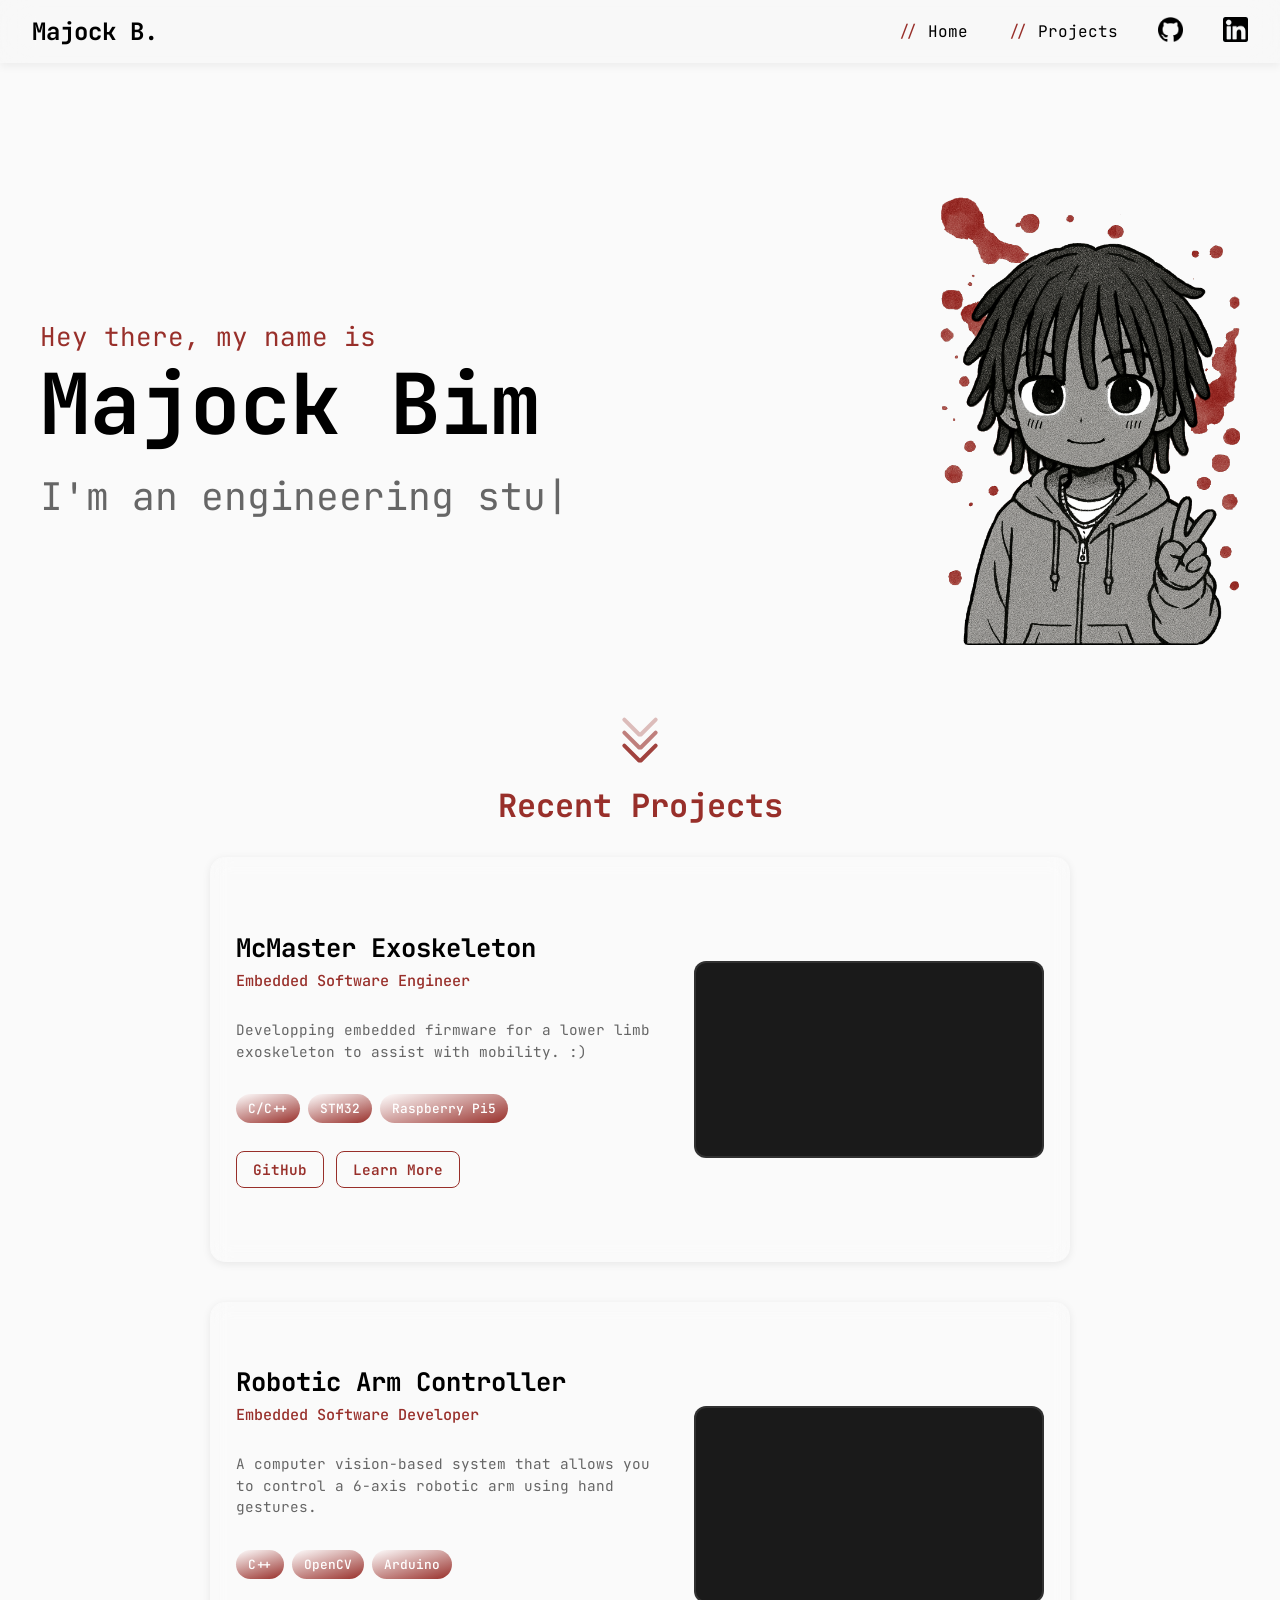
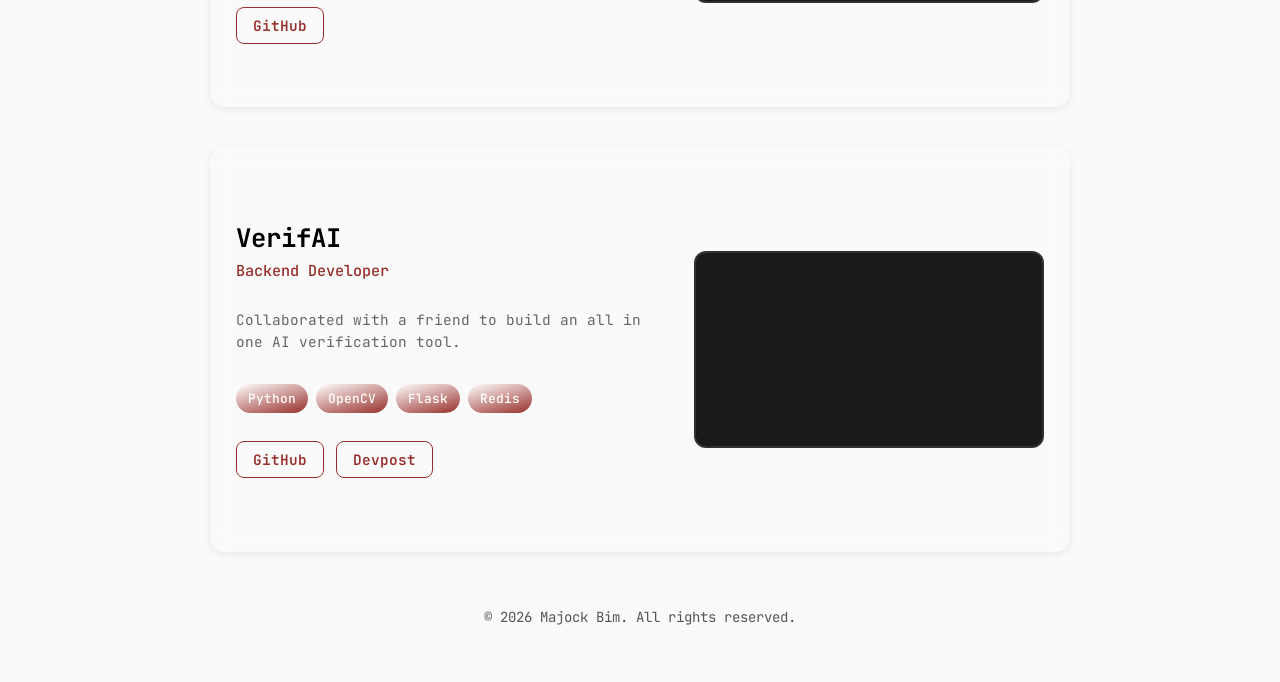
==== commit 9c2af954: "chore/Happy new year2" ====
--- a/index.html
+++ b/index.html
@@ -173,7 +173,7 @@
         </div>
 
     <section class="footer">
-      <p class="footer-text">© 2025 Majock Bim. All rights reserved.</p>
+      <p class="footer-text">© 2026 Majock Bim. All rights reserved.</p>
     </section>
 
   </body>
